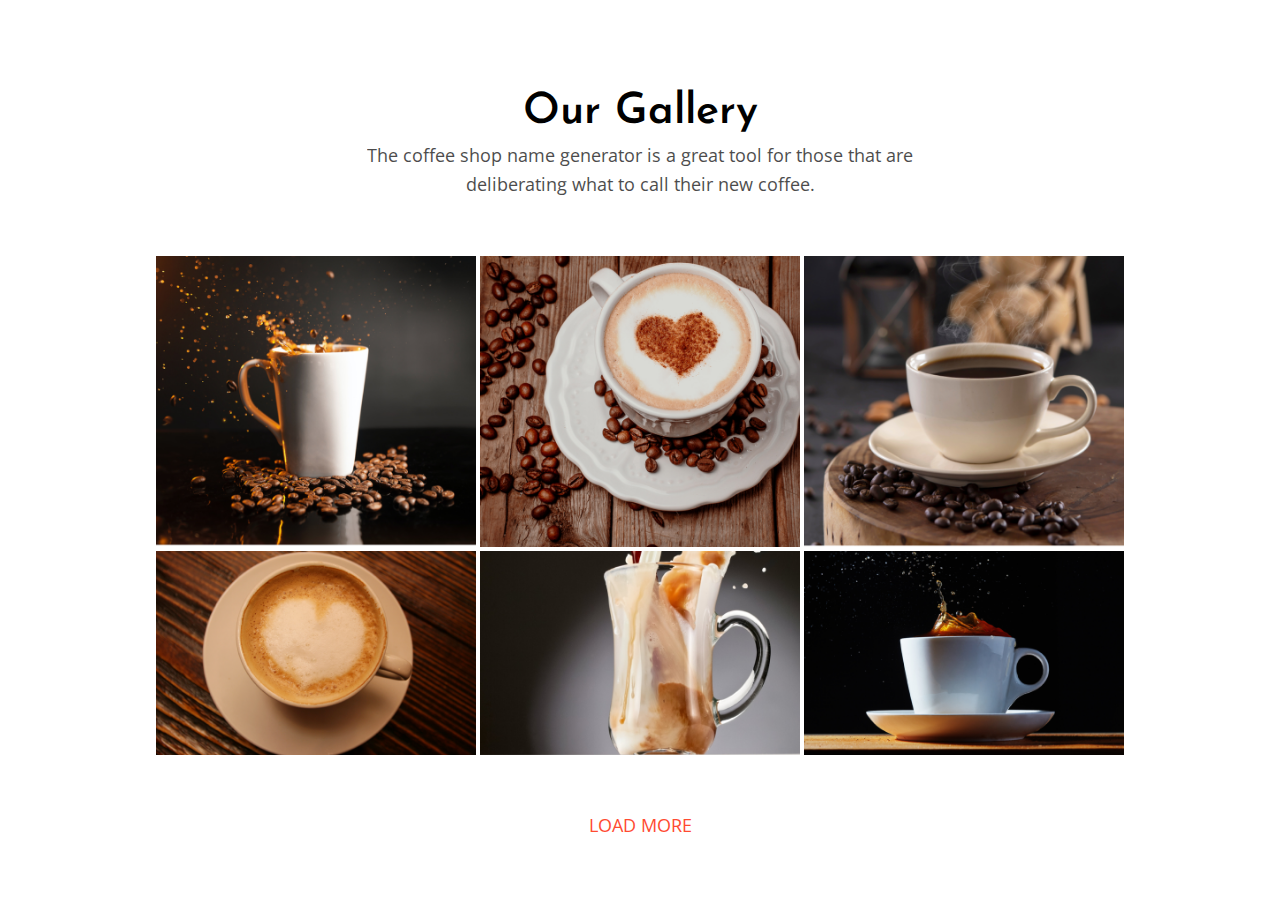
==== partThree.html @ 430fd969 "test" ====
<!doctype html>
<html lang="en">
<head>
    <meta charset="UTF-8">
    <meta name="viewport"
          content="width=device-width, user-scalable=no, initial-scale=1.0, maximum-scale=1.0, minimum-scale=1.0">
    <meta http-equiv="X-UA-Compatible" content="ie=edge">
    <title>Document</title>
    <link rel="preconnect" href="https://fonts.googleapis.com">
    <link rel="preconnect" href="https://fonts.gstatic.com" crossorigin>
    <link href="https://fonts.googleapis.com/css2?family=Josefin+Sans:ital,wght@0,600;1,600&display=swap" rel="stylesheet">

    <link rel="preconnect" href="https://fonts.googleapis.com">
    <link rel="preconnect" href="https://fonts.gstatic.com" crossorigin>
    <link href="https://fonts.googleapis.com/css2?family=Josefin+Sans:ital,wght@0,600;1,600&family=Open+Sans:ital,wght@0,300..800;1,300..800&display=swap" rel="stylesheet">

    <style>
        *{
            margin:0;
        }
        .second{
            display:flex;
            flex-direction: column;
            justify-content: center;
            align-items: center;
            margin:85px;
        }
        .one{
            color: #000;

            text-align: center;

            font-family: "Josefin Sans", sans-serif;
            font-optical-sizing: auto;
            /* Subtitle / Base */
            font-size: 43px;
            font-style: normal;
            font-weight: 600;
            line-height: 130%; /* 55.9px */
        }
        .two{
            width: 609px;
            color: #000;

            font-family: "Open Sans", sans-serif;
            /*font-optical-sizing: auto;*/
            /*!*font-weight: <weight>;*!*/
            /*font-variation-settings: "wdth" 100;*/

            text-align: center;
            /*display:flex;*/
            /*justify-content: center;*/

            font-size: 18px;
            font-style: normal;
            font-weight: 400;
            line-height: 160%; /* 28.8px */

            opacity: 0.7;
        }
        .images{
           /* width: 1440px;
            height: 650px;*/

            flex-shrink: 0;
            width:100vw;
            padding:20px;
            margin: 35px 0;

            display:flex;
            justify-content:center;
            align-content: center;
            flex-wrap:wrap;
        }
        img{
            /*width: 1440px;
            height: 650px;*/
            /*width: 362px;*/
            /*height: 330px;*/
            flex-shrink: 0;
            width:25vw;
            margin:2px;

        }
        .three>a{
            text-decoration: none;
            color: #FF4B32;

            text-align: center;
            font-family: "Open Sans", sans-serif;
            font-size: 18px;
            font-style: normal;
            font-weight: 400;
            line-height: 150%; /* 27px */
        }
    </style>
</head>
<body>
<div class="second">
    <section class="one">Our Gallery</section>
    <section class="two">The coffee shop name generator is a great tool for those that are deliberating what to call their new coffee.</section>
    <div class="images">
        <img src="image1.png" alt="image1">
        <img src="Image2.png" alt="image2">
        <img src="Image3.png" alt="image3">
        <img src="Image4.png" alt="image4">
        <img src="Image5.png" alt="image5">
        <img src="Image6.png" alt="image6">
    </div>
    <section class="three">
        <a href="#">LOAD MORE</a>
    </section>
</div>

</body>
</html>
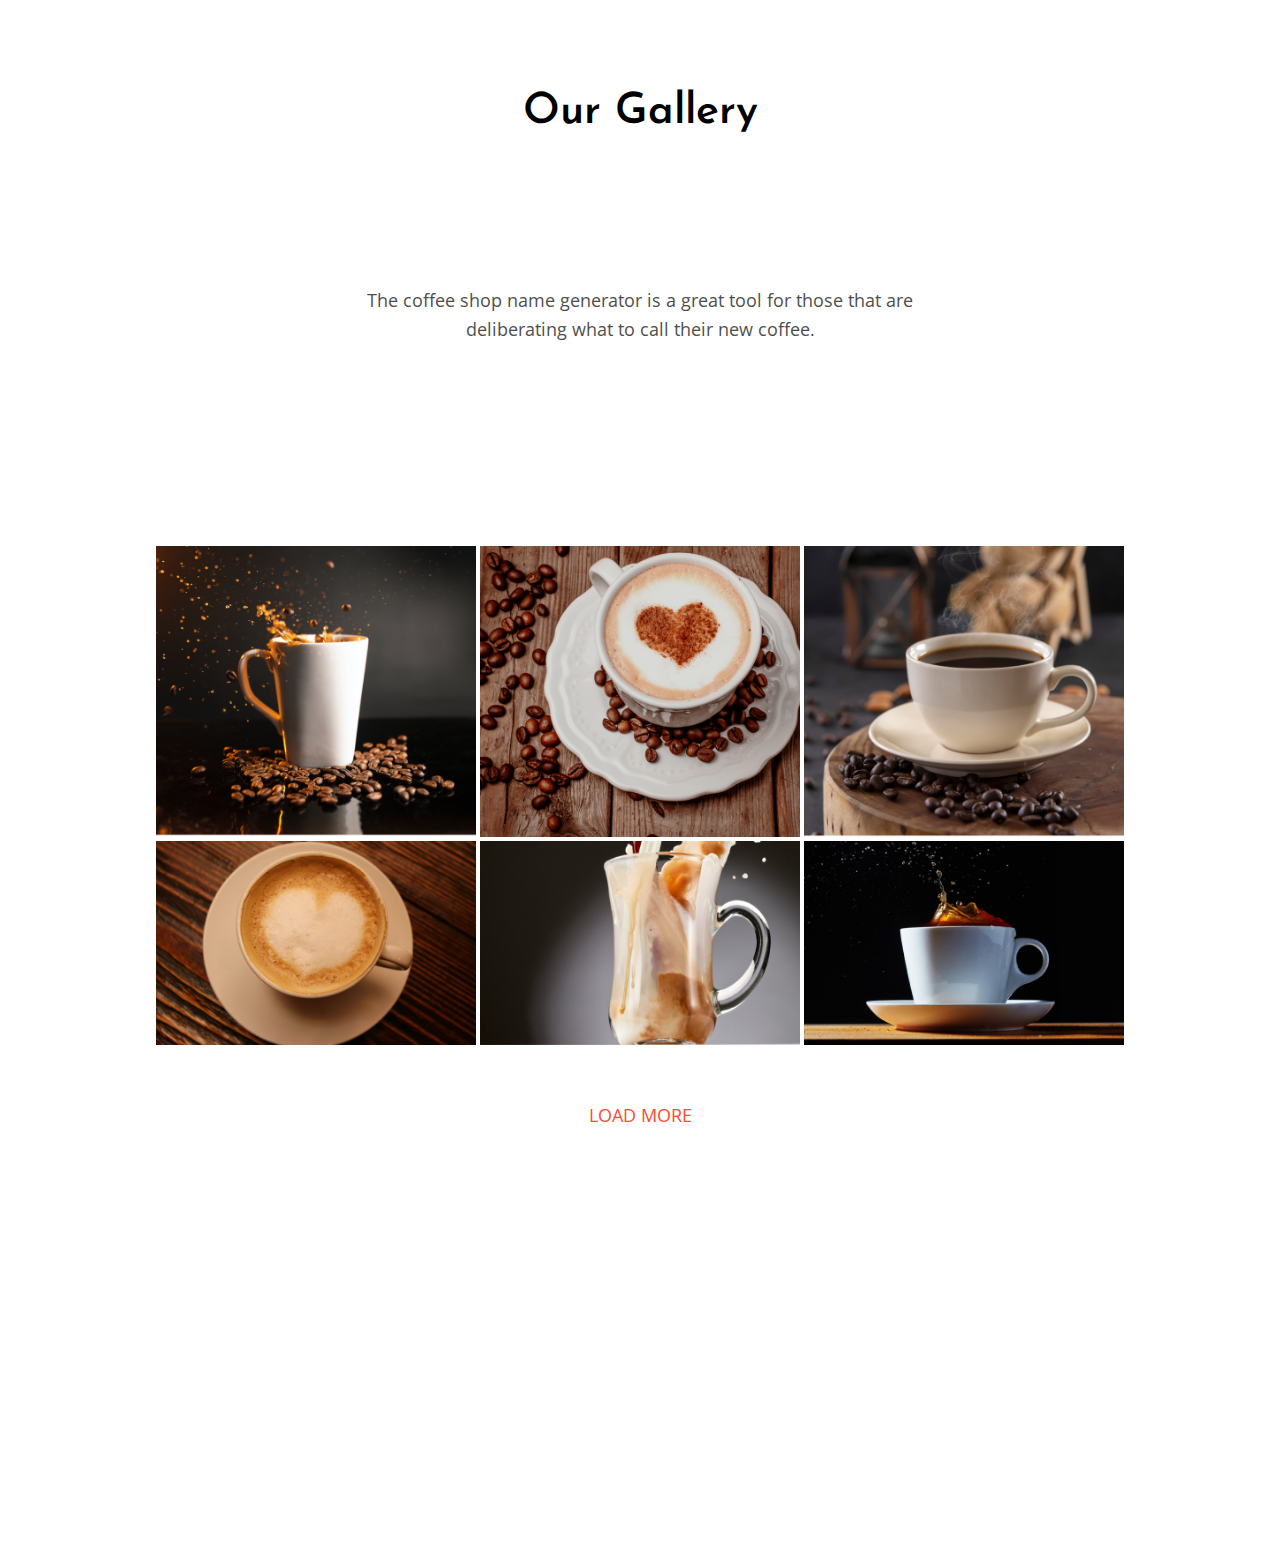
==== commit 5d0d73a3: "images" ====
--- a/partThree.html
+++ b/partThree.html
@@ -12,13 +12,13 @@
 
     <link rel="preconnect" href="https://fonts.googleapis.com">
     <link rel="preconnect" href="https://fonts.gstatic.com" crossorigin>
-    <link href="https://fonts.googleapis.com/css2?family=Josefin+Sans:ital,wght@0,600;1,600&family=Open+Sans:ital,wght@0,300..800;1,300..800&display=swap" rel="stylesheet">
+    <link href="https://fonts.googleapis.com/css2?family=Jacquard+24&family=Josefin+Sans&family=Open+Sans:ital,wght@0,300..800;1,300..800&display=swap" rel="stylesheet">
 
     <style>
         *{
-            margin:0;
+            margin:0 0 0145px;
         }
-        .second{
+        .gallery{
             display:flex;
             flex-direction: column;
             justify-content: center;
@@ -44,7 +44,6 @@
 
             font-family: "Open Sans", sans-serif;
             /*font-optical-sizing: auto;*/
-            /*!*font-weight: <weight>;*!*/
             /*font-variation-settings: "wdth" 100;*/
 
             text-align: center;
@@ -96,16 +95,16 @@
     </style>
 </head>
 <body>
-<div class="second">
+<div class="gallery">
     <section class="one">Our Gallery</section>
     <section class="two">The coffee shop name generator is a great tool for those that are deliberating what to call their new coffee.</section>
     <div class="images">
-        <img src="image1.png" alt="image1">
-        <img src="Image2.png" alt="image2">
-        <img src="Image3.png" alt="image3">
-        <img src="Image4.png" alt="image4">
-        <img src="Image5.png" alt="image5">
-        <img src="Image6.png" alt="image6">
+        <img src="images/image1.png" alt="image1">
+        <img src="images/Image2.png" alt="image2">
+        <img src="images/Image3.png" alt="image3">
+        <img src="images/Image4.png" alt="image4">
+        <img src="images/Image5.png" alt="image5">
+        <img src="images/Image6.png" alt="image6">
     </div>
     <section class="three">
         <a href="#">LOAD MORE</a>
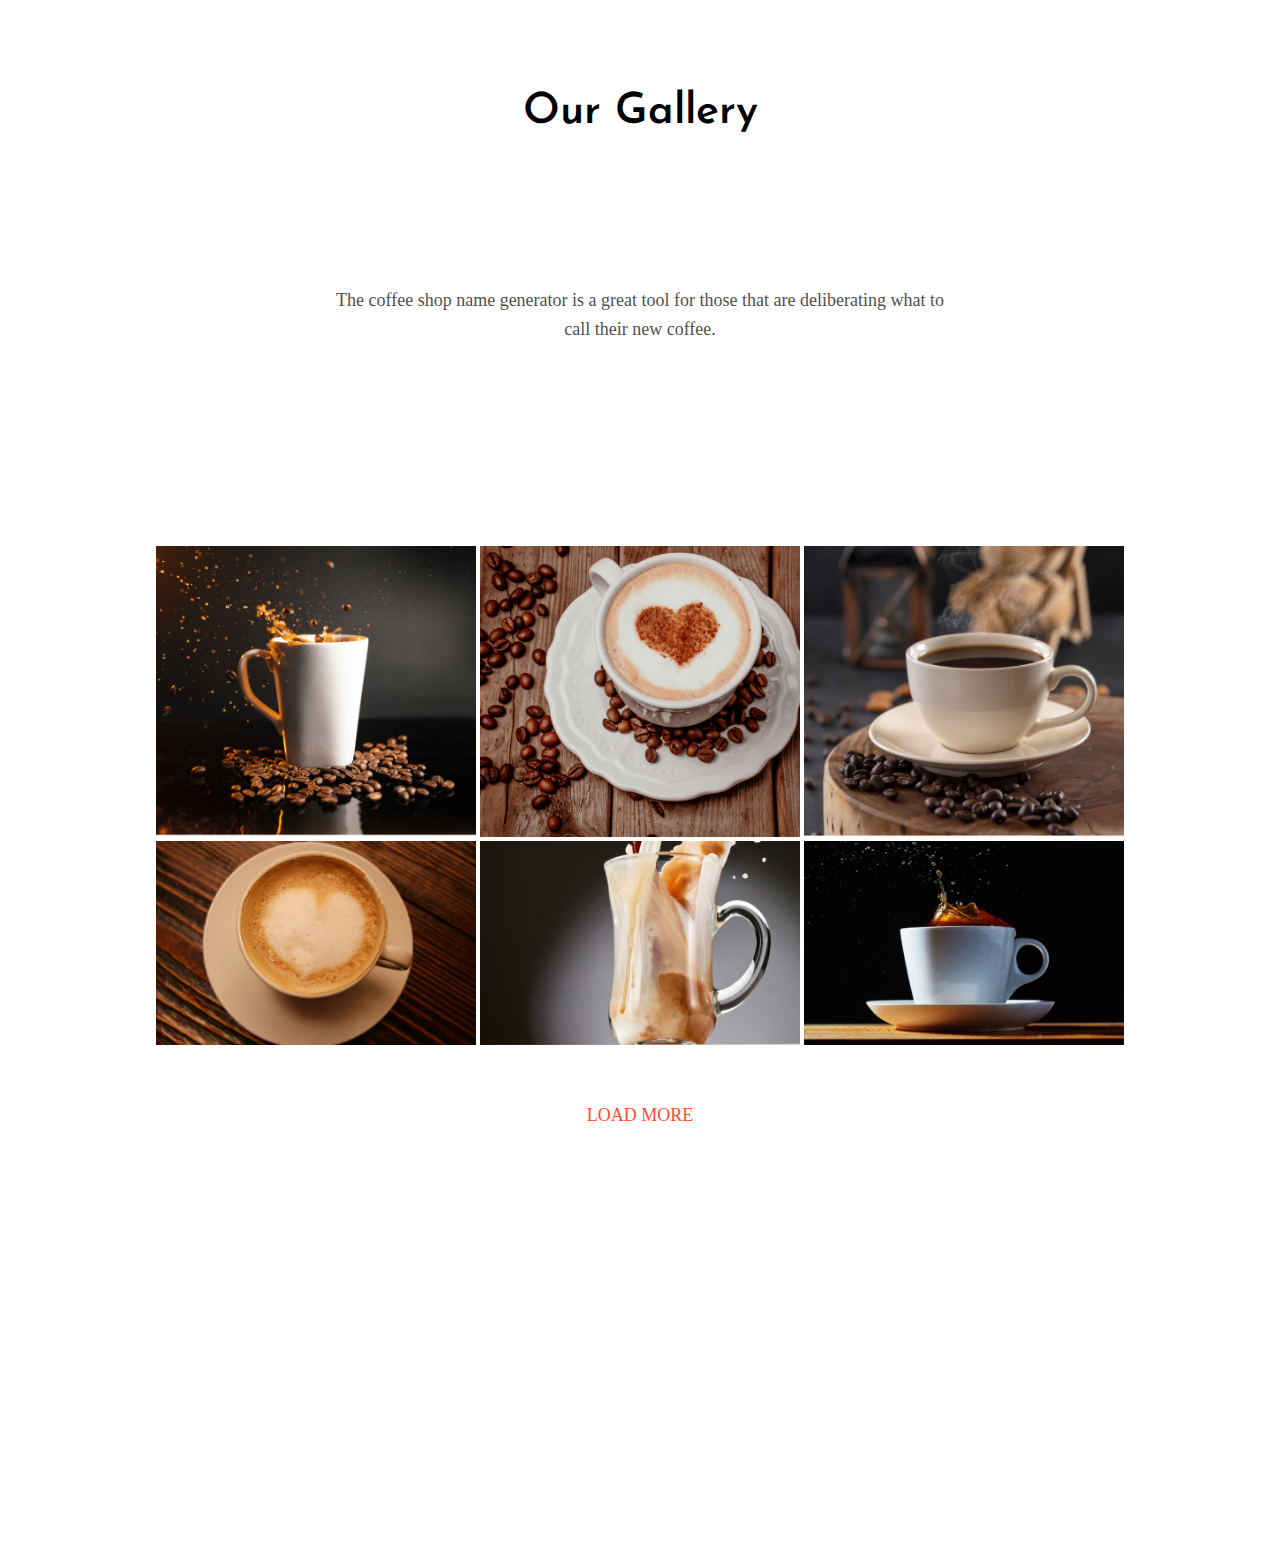
==== commit a695ad3f: "partThree branch" ====
--- a/partThree.html
+++ b/partThree.html
@@ -42,7 +42,7 @@
             width: 609px;
             color: #000;
 
-            font-family: "Open Sans", sans-serif;
+            /*font-family: "Open Sans", sans-serif;*//*class body*/
             /*font-optical-sizing: auto;*/
             /*font-variation-settings: "wdth" 100;*/
 
@@ -86,7 +86,7 @@
             color: #FF4B32;
 
             text-align: center;
-            font-family: "Open Sans", sans-serif;
+            /*font-family: "Open Sans", sans-serif;*//*class body*/
             font-size: 18px;
             font-style: normal;
             font-weight: 400;
